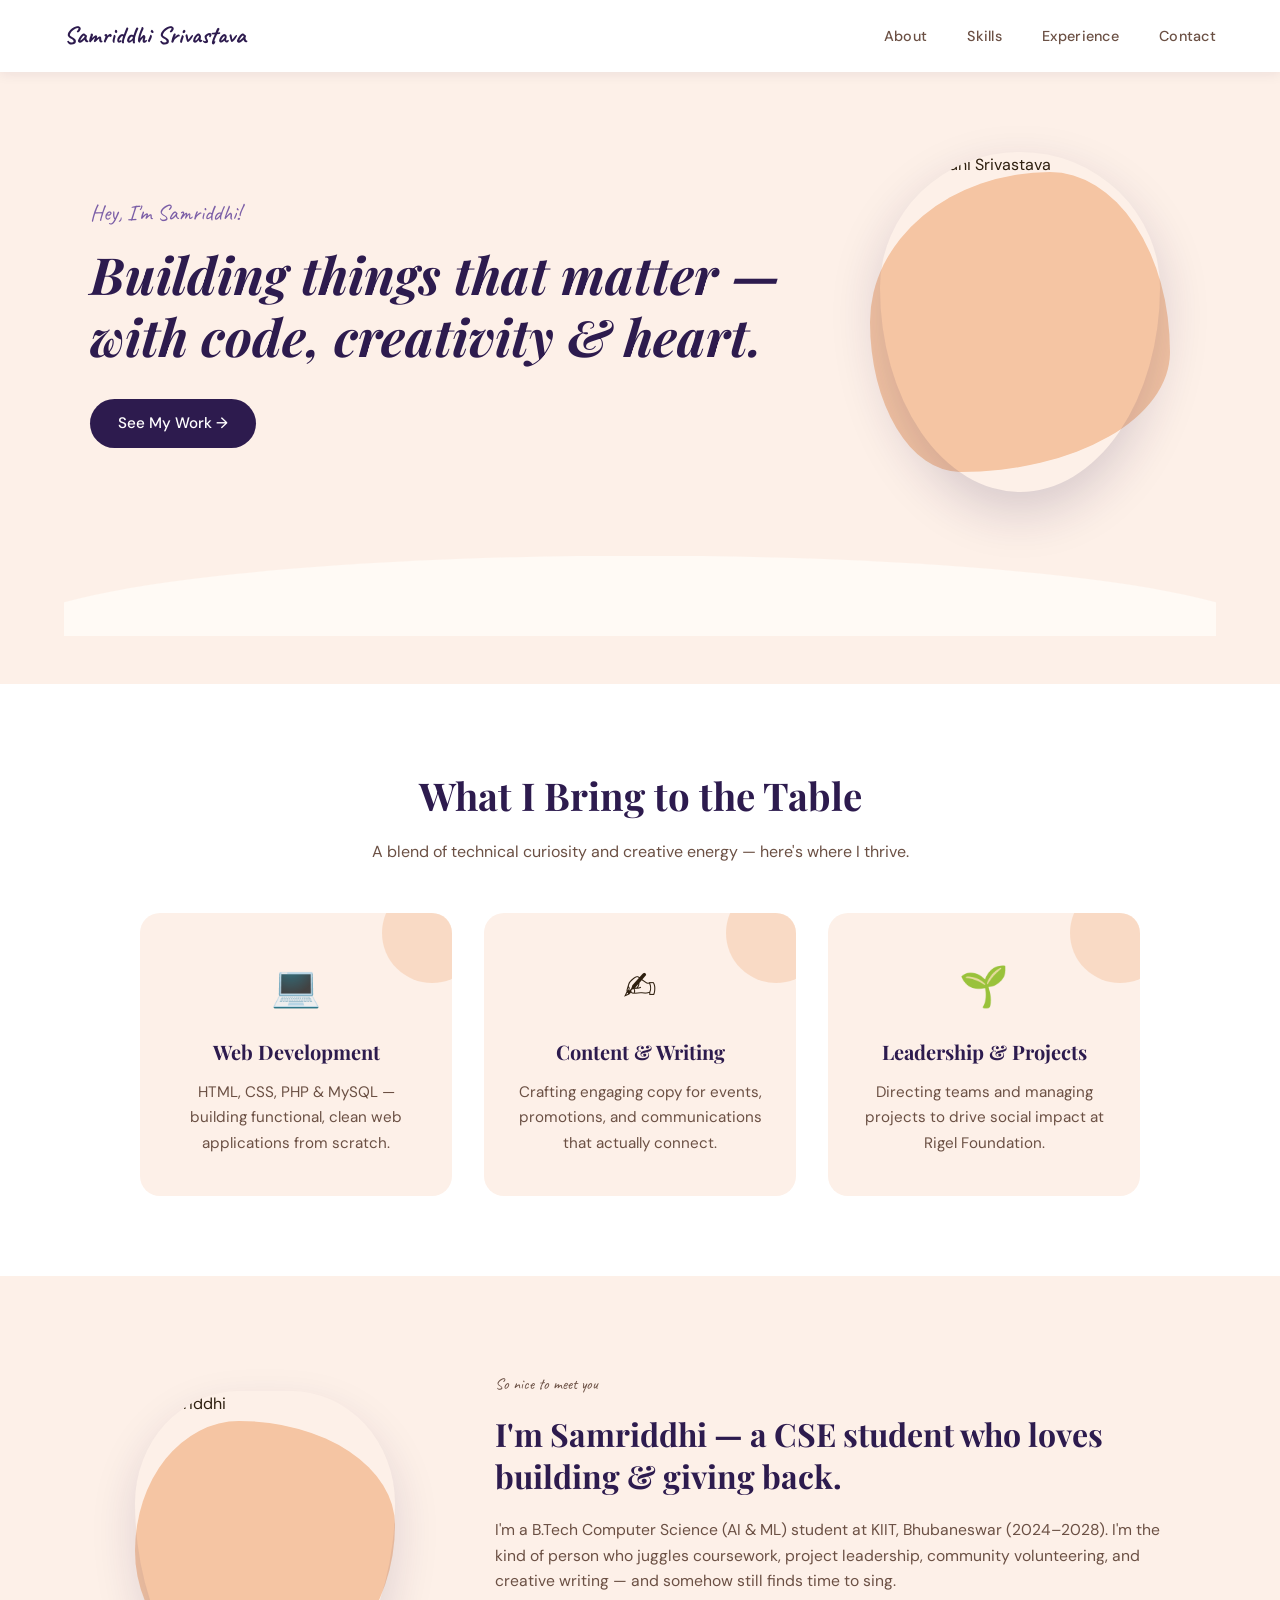
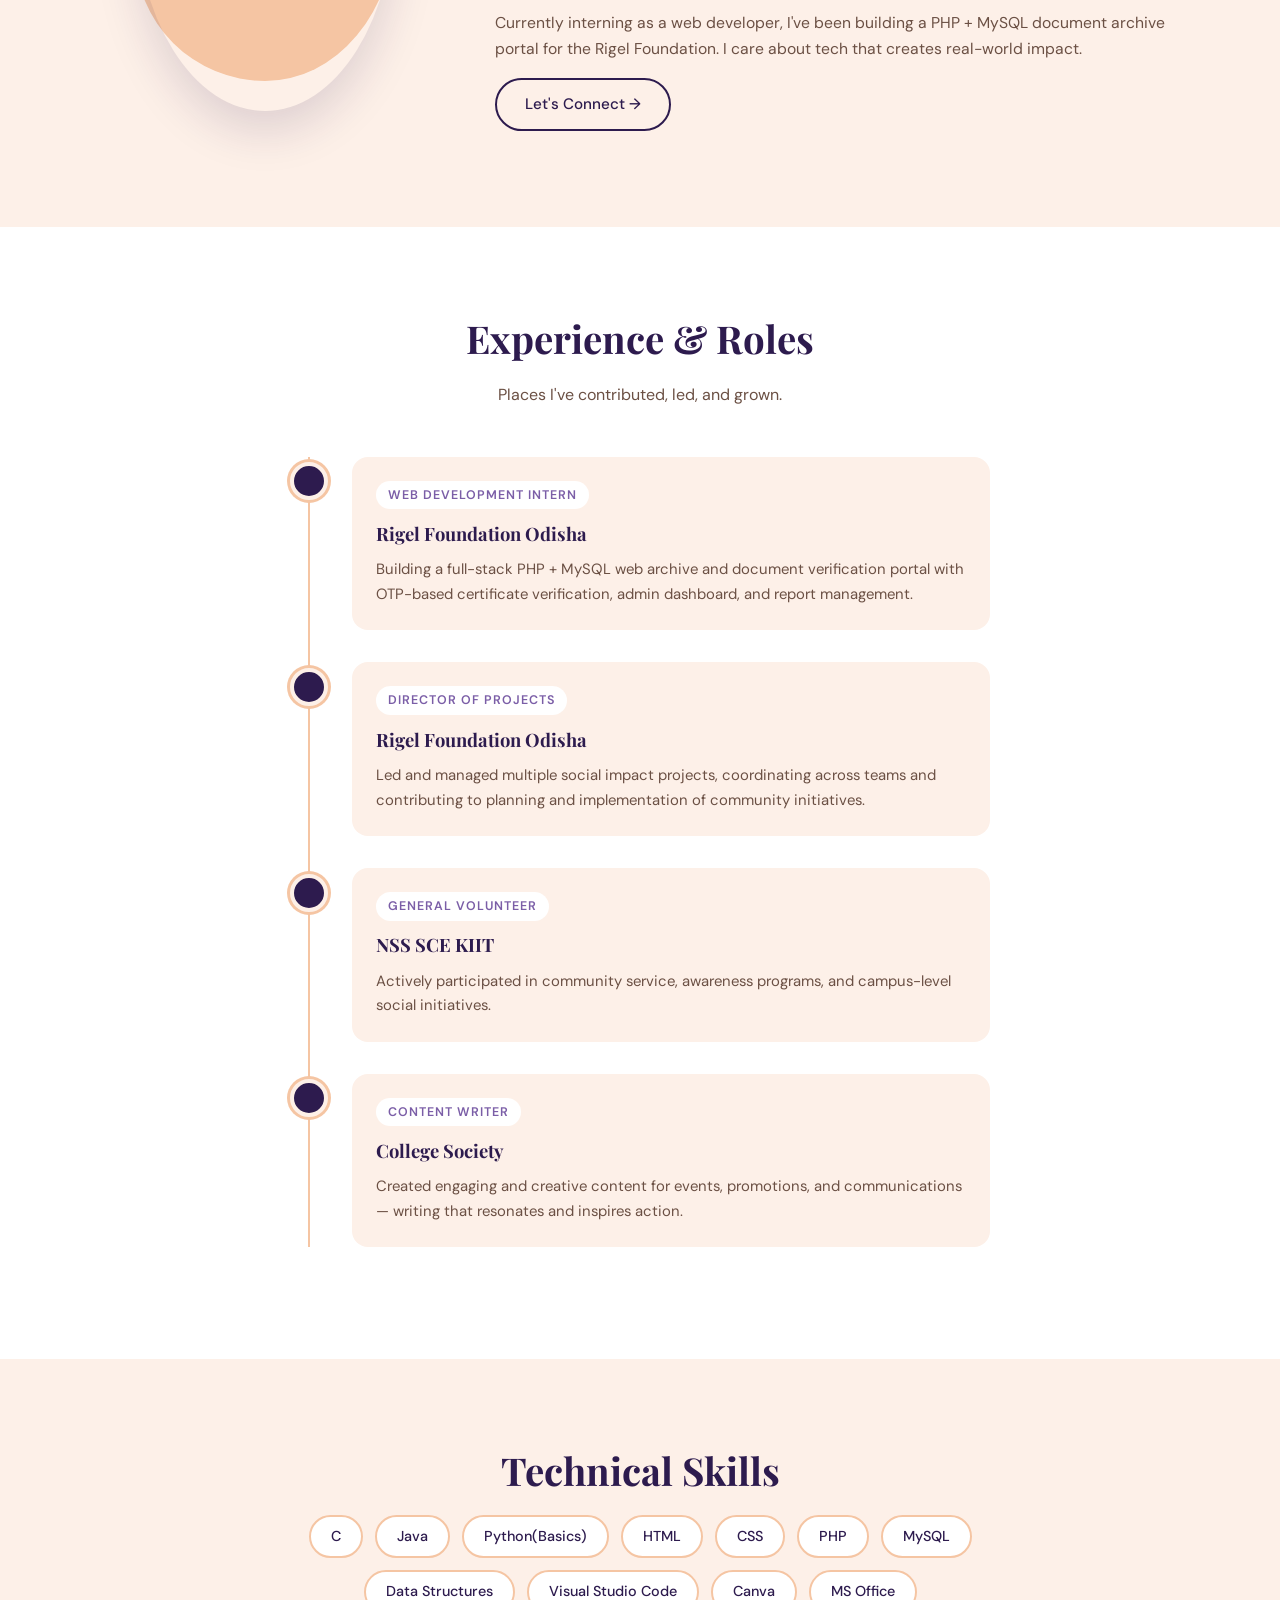
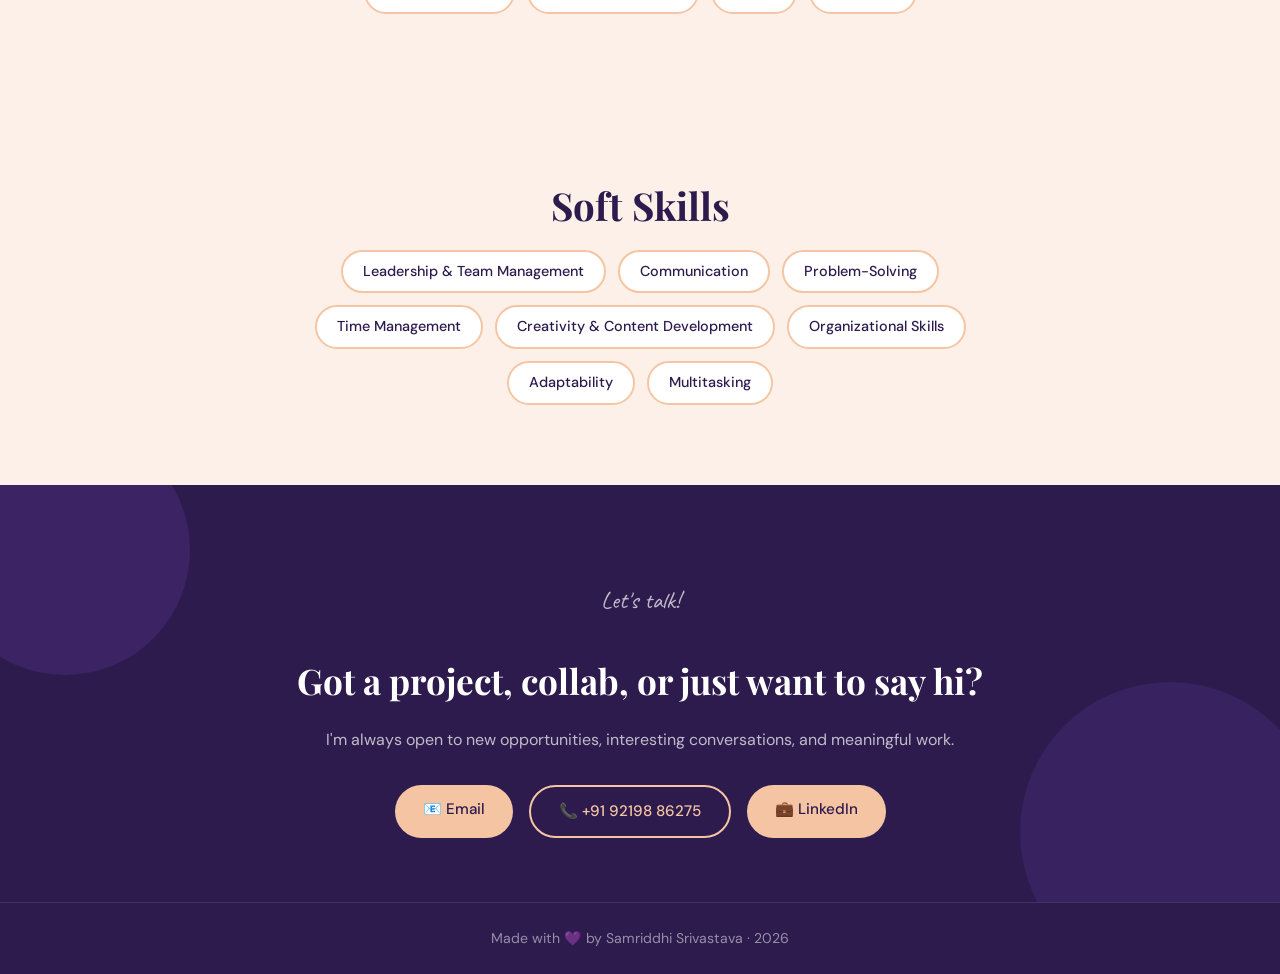
==== public/index.html @ 4c85ff19 "Move files to public folder" ====
<!DOCTYPE html>
<html lang="en">
<head>
  <meta charset="UTF-8" />
  <meta name="viewport" content="width=device-width, initial-scale=1.0" />
  <title>Samriddhi Srivastava — Portfolio</title>
  <link rel="stylesheet" href="style.css" />
  <link href="https://fonts.googleapis.com/css2?family=Playfair+Display:ital,wght@0,400;0,700;1,400&family=DM+Sans:wght@300;400;500&family=Caveat:wght@500;700&display=swap" rel="stylesheet" />
</head>
<body>

  <nav class="nav">
    <div class="nav-logo">Samriddhi Srivastava</div>
    <ul class="nav-links">
      <li><a href="#about">About</a></li>
      <li><a href="#skills">Skills</a></li>
      <li><a href="#work">Experience</a></li>
      <li><a href="#contact">Contact</a></li>
    </ul>
  </nav>

  <section class="hero">
    <div class="hero-wave-top"></div>
    <div class="hero-content">
      <div class="hero-text">
        <p class="hero-eyebrow">Hey, I'm Samriddhi!</p>
        <h1 class="hero-headline">Building things that matter — with code, creativity & heart.</h1>
        <a href="#work" class="btn-primary">See My Work →</a>
      </div>
      <div class="hero-photo-wrap">
        <div class="hero-blob"></div>
        <img src="public/samriddhi.jpg" alt="Samriddhi Srivastava" class="hero-photo" />
      </div>
    </div>
    <div class="hero-wave-bottom"></div>
  </section>

  <section class="services" id="skills">
    <h2 class="section-title">What I Bring to the Table</h2>
    <p class="section-sub">A blend of technical curiosity and creative energy — here's where I thrive.</p>
    <div class="cards">
      <div class="card">
        <div class="card-icon">💻</div>
        <h3>Web Development</h3>
        <p>HTML, CSS, PHP & MySQL — building functional, clean web applications from scratch.</p>
      </div>
      <div class="card">
        <div class="card-icon">✍️</div>
        <h3>Content & Writing</h3>
        <p>Crafting engaging copy for events, promotions, and communications that actually connect.</p>
      </div>
      <div class="card">
        <div class="card-icon">🌱</div>
        <h3>Leadership & Projects</h3>
        <p>Directing teams and managing projects to drive social impact at Rigel Foundation.</p>
      </div>
    </div>
  </section>

  <section class="about" id="about">
    <div class="about-inner">
      <div class="about-img-wrap">
        <img src="public/samriddhi.jpg" alt="Samriddhi" class="about-img" />
        <div class="about-blob-deco"></div>
      </div>
      <div class="about-text">
        <p class="about-eyebrow">So nice to meet you</p>
        <h2>I'm Samriddhi — a CSE student who loves building & giving back.</h2>
        <p>I'm a B.Tech Computer Science (AI & ML) student at KIIT, Bhubaneswar (2024–2028). I'm the kind of person who juggles coursework, project leadership, community volunteering, and creative writing — and somehow still finds time to sing.</p>
        <p>Currently interning as a web developer, I've been building a PHP + MySQL document archive portal for the Rigel Foundation. I care about tech that creates real-world impact.</p>
        <a href="https://mail.google.com/mail/?view=cm&to=samridhi.sri.7@gmail.com" target="_blank" class="btn-secondary">Let's Connect →</a>
      </div>
    </div>
  </section>

  <section class="work" id="work">
    <h2 class="section-title">Experience & Roles</h2>
    <p class="section-sub">Places I've contributed, led, and grown.</p>
    <div class="timeline">

      <div class="tl-item">
        <div class="tl-dot"></div>
        <div class="tl-card">
          <span class="tl-tag">Web Development Intern</span>
          <h3>Rigel Foundation Odisha</h3>
          <p>Building a full-stack PHP + MySQL web archive and document verification portal with OTP-based certificate verification, admin dashboard, and report management.</p>
        </div>
      </div>

      <div class="tl-item">
        <div class="tl-dot"></div>
        <div class="tl-card">
          <span class="tl-tag">Director of Projects</span>
          <h3>Rigel Foundation Odisha</h3>
          <p>Led and managed multiple social impact projects, coordinating across teams and contributing to planning and implementation of community initiatives.</p>
        </div>
      </div>

      <div class="tl-item">
        <div class="tl-dot"></div>
        <div class="tl-card">
          <span class="tl-tag">General Volunteer</span>
          <h3>NSS SCE KIIT</h3>
          <p>Actively participated in community service, awareness programs, and campus-level social initiatives.</p>
        </div>
      </div>

      <div class="tl-item">
        <div class="tl-dot"></div>
        <div class="tl-card">
          <span class="tl-tag">Content Writer</span>
          <h3>College Society</h3>
          <p>Created engaging and creative content for events, promotions, and communications — writing that resonates and inspires action.</p>
        </div>
      </div>

    </div>
  </section>

  <section class="skillgrid">
    <h2 class="section-title">Technical Skills</h2>
    <div class="skill-pills">
      <span class="pill">C</span>
      <span class="pill">Java</span>
      <span class="pill">Python(Basics)</span>
      <span class="pill">HTML</span>
      <span class="pill">CSS</span>
      <span class="pill">PHP</span>
      <span class="pill">MySQL</span>
      <span class="pill">Data Structures</span>
      <span class="pill">Visual Studio Code</span>
      <span class="pill">Canva</span>
      <span class="pill">MS Office</span>
    </div>
  </section>

  <section class="skillgrid">
    <h2 class="section-title">Soft Skills</h2>
    <div class="skill-pills">
      <span class="pill">Leadership & Team Management</span>
      <span class="pill">Communication</span>
      <span class="pill">Problem-Solving</span>
      <span class="pill">Time Management</span>
      <span class="pill">Creativity & Content Development</span>
      <span class="pill">Organizational Skills</span>
      <span class="pill">Adaptability</span>
      <span class="pill">Multitasking</span>
    </div>
  </section>

  <section class="contact" id="contact">
    <div class="contact-inner">
      <p class="contact-eyebrow">Let's talk!</p>
      <h2>Got a project, collab, or just want to say hi?</h2>
      <p>I'm always open to new opportunities, interesting conversations, and meaningful work.</p>
      <div class="contact-links">
        <a href="https://mail.google.com/mail/?view=cm&to=samridhi.sri.7@gmail.com" target="_blank" class="btn-primary">📧 Email</a>
        <a href="tel:+919219886275" class="btn-secondary">📞 +91 92198 86275</a>
        <a href="https://www.linkedin.com/in/samriddhi-srivastava-b7851040a" target="_blank" class="btn-primary">💼 LinkedIn</a>
      </div>
    </div>
  </section>

  <footer class="footer">
    <p>Made with 💜 by Samriddhi Srivastava · 2026</p>
  </footer>

  <script src="script.js"></script>
</body>
</html>
---- public/style.css ----
*, *::before, *::after { box-sizing: border-box; margin: 0; padding: 0; }

:root {
  --peach: #f5c5a3;
  --peach-light: #fdf0e8;
  --peach-mid: #f0b48a;
  --purple: #2d1b4e;
  --purple-mid: #4a2d7a;
  --purple-light: #7b5ea7;
  --cream: #fffaf5;
  --text: #2e1f0f;
  --text-light: #6b5044;
  --white: #ffffff;

  --font-display: 'Playfair Display', Georgia, serif;
  --font-body: 'DM Sans', system-ui, sans-serif;
  --font-hand: 'Caveat', cursive;
}

html { scroll-behavior: smooth; }

body {
  font-family: var(--font-body);
  background: var(--cream);
  color: var(--text);
  line-height: 1.65;
  overflow-x: hidden;
}

img { max-width: 100%; display: block; }
a { text-decoration: none; }

.btn-primary {
  display: inline-block;
  background: var(--purple);
  color: var(--white);
  padding: 0.75rem 1.75rem;
  border-radius: 50px;
  font-family: var(--font-body);
  font-weight: 500;
  font-size: 0.95rem;
  transition: background 0.2s, transform 0.2s;
}
.btn-primary:hover { background: var(--purple-mid); transform: translateY(-2px); }

.btn-secondary {
  display: inline-block;
  background: transparent;
  color: var(--purple);
  padding: 0.75rem 1.75rem;
  border-radius: 50px;
  border: 2px solid var(--purple);
  font-family: var(--font-body);
  font-weight: 500;
  font-size: 0.95rem;
  transition: all 0.2s;
}
.btn-secondary:hover { background: var(--purple); color: var(--white); transform: translateY(-2px); }

.nav {
  position: sticky;
  top: 0;
  z-index: 100;
  display: flex;
  justify-content: space-between;
  align-items: center;
  padding: 1rem 5%;
  background: var(--white);
  box-shadow: 0 2px 12px rgba(45,27,78,0.08);
}
.nav-logo {
  font-family: var(--font-hand);
  font-size: 1.5rem;
  color: var(--purple);
  font-weight: 700;
}
.nav-links {
  list-style: none;
  display: flex;
  gap: 2.5rem;
}
.nav-links a {
  font-size: 0.9rem;
  color: var(--text-light);
  font-weight: 500;
  letter-spacing: 0.02em;
  transition: color 0.2s;
}
.nav-links a:hover { color: var(--purple); }

.hero {
  background: var(--peach-light);
  position: relative;
  padding: 5rem 5% 3rem;
  overflow: hidden;
}

.hero-content {
  display: flex;
  align-items: center;
  gap: 4rem;
  max-width: 1100px;
  margin: 0 auto;
}

.hero-text { flex: 1; }

.hero-eyebrow {
  font-family: var(--font-hand);
  font-size: 1.4rem;
  color: var(--purple-light);
  margin-bottom: 0.75rem;
}

.hero-headline {
  font-family: var(--font-display);
  font-size: clamp(2rem, 4vw, 3.2rem);
  color: var(--purple);
  line-height: 1.2;
  margin-bottom: 2rem;
  font-style: italic;
}

.hero-photo-wrap {
  flex: 0 0 340px;
  position: relative;
  display: flex;
  justify-content: center;
}

.hero-blob {
  position: absolute;
  width: 300px;
  height: 300px;
  background: var(--peach);
  border-radius: 60% 40% 70% 30% / 50% 60% 40% 50%;
  top: 50%;
  left: 50%;
  transform: translate(-50%, -50%);
  z-index: 0;
  animation: blobmorphhero 8s ease-in-out infinite;
}

@keyframes blobmorphhero {
  0%, 100% { border-radius: 60% 40% 70% 30% / 50% 60% 40% 50%; }
  50% { border-radius: 40% 60% 30% 70% / 60% 40% 60% 40%; }
}

.hero-photo {
    width: 280px;
    height: 340px;
    object-fit: cover;
    object-position: center 15%;
    border-radius: 50% 50% 50% 50% / 40% 40% 60% 60%; 
    position: relative;
    z-index: 1;
    box-shadow: 0 20px 50px rgba(45, 27, 78, 0.18);
}

.hero-wave-bottom {
  margin-top: 4rem;
  height: 80px;
  background: var(--cream);
  clip-path: ellipse(55% 100% at 50% 100%);
}

.section-title {
  font-family: var(--font-display);
  font-size: clamp(1.6rem, 3vw, 2.4rem);
  color: var(--purple);
  text-align: center;
  margin-bottom: 0.75rem;
}
.section-sub {
  text-align: center;
  color: var(--text-light);
  font-size: 1rem;
  margin-bottom: 3rem;
  max-width: 540px;
  margin-left: auto;
  margin-right: auto;
}

.services {
  padding: 5rem 5%;
  background: var(--white);
}

.cards {
  display: grid;
  grid-template-columns: repeat(auto-fit, minmax(260px, 1fr));
  gap: 2rem;
  max-width: 1000px;
  margin: 0 auto;
}

.card {
  background: var(--peach-light);
  border-radius: 20px;
  padding: 2.5rem 2rem;
  text-align: center;
  transition: transform 0.25s, box-shadow 0.25s;
  position: relative;
  overflow: hidden;
}

.card::before {
  content: '';
  position: absolute;
  top: -30px; right: -30px;
  width: 100px; height: 100px;
  background: var(--peach);
  border-radius: 50%;
  opacity: 0.5;
}
.card:hover { transform: translateY(-6px); box-shadow: 0 16px 40px rgba(245,197,163,0.5); }

.card-icon { font-size: 2.5rem; margin-bottom: 1rem; }

.card h3 {
  font-family: var(--font-display);
  font-size: 1.25rem;
  color: var(--purple);
  margin-bottom: 0.75rem;
}

.card p { color: var(--text-light); font-size: 0.95rem; }

.about {
  background: var(--peach-light);
  padding: 6rem 5%;
}

.about-inner {
  display: flex;
  align-items: center;
  gap: 5rem;
  max-width: 1050px;
  margin: 0 auto;
}

.about-img-wrap {
  flex: 0 0 300px;
  position: relative;
}

.about-blob-deco {
  position: absolute;
  width: 260px;
  height: 260px;
  background: var(--peach);
  border-radius: 40% 60% 50% 50% / 50% 40% 60% 50%;
  top: 50%;
  left: 50%;
  transform: translate(-50%, -50%);
  z-index: 0;
}

.about-img {
  width: 260px;
  height: 320px;
  object-fit: cover;
  object-position: top;
  border-radius: 40% 40% 50% 50% / 35% 35% 65% 65%;
  position: relative;
  z-index: 1;
  box-shadow: 0 20px 45px rgba(45,27,78,0.15);
  margin: 0 auto;
}

.about-text { flex: 1; }

.about-eyebrow {
  font-family: var(--font-hand);
  font-size: 1.3rem;
  color: var(--purple-light);
  margin-bottom: 0.5rem;
  display: block;
}

.about-text h2 {
  font-family: var(--font-display);
  font-size: clamp(1.4rem, 2.5vw, 2rem);
  color: var(--purple);
  margin-bottom: 1.25rem;
  line-height: 1.3;
}

.about-text p {
  color: var(--text-light);
  margin-bottom: 1rem;
  font-size: 0.98rem;
}

.work {
  padding: 5rem 5%;
  background: var(--white);
}

.timeline {
  max-width: 700px;
  margin: 0 auto;
  position: relative;
}

.timeline::before {
  content: '';
  position: absolute;
  left: 18px;
  top: 0; bottom: 0;
  width: 2px;
  background: var(--peach);
}

.tl-item {
  display: flex;
  gap: 1.5rem;
  margin-bottom: 2rem;
  position: relative;
}

.tl-dot {
  flex: 0 0 38px;
  height: 38px;
  border-radius: 50%;
  background: var(--purple);
  border: 4px solid var(--peach-light);
  box-shadow: 0 0 0 3px var(--peach);
  z-index: 1;
  margin-top: 0.35rem;
}

.tl-card {
  background: var(--peach-light);
  border-radius: 16px;
  padding: 1.5rem;
  flex: 1;
  transition: transform 0.2s;
}
.tl-card:hover { transform: translateX(4px); }

.tl-tag {
  font-size: 0.78rem;
  font-weight: 600;
  letter-spacing: 0.08em;
  text-transform: uppercase;
  color: var(--purple-light);
  background: var(--white);
  padding: 0.25rem 0.75rem;
  border-radius: 20px;
  display: inline-block;
  margin-bottom: 0.6rem;
}

.tl-card h3 {
  font-family: var(--font-display);
  font-size: 1.15rem;
  color: var(--purple);
  margin-bottom: 0.5rem;
}

.tl-card p { color: var(--text-light); font-size: 0.93rem; }

.skillgrid {
  background: var(--peach-light);
  padding: 5rem 5%;
  text-align: center;
}

.skill-pills {
  display: flex;
  flex-wrap: wrap;
  gap: 0.75rem;
  justify-content: center;
  max-width: 700px;
  margin: 0 auto;
}

.pill {
  background: var(--white);
  color: var(--purple);
  border: 2px solid var(--peach);
  border-radius: 50px;
  padding: 0.5rem 1.25rem;
  font-size: 0.9rem;
  font-weight: 500;
  transition: all 0.2s;
}

.pill:hover {
  background: var(--purple);
  color: var(--white);
  border-color: var(--purple);
  transform: translateY(-2px);
}

.contact {
  background: var(--purple);
  padding: 6rem 5% 4rem;
  text-align: center;
  position: relative;
  overflow: hidden;
}

.contact::before {
  content: '';
  position: absolute;
  top: -60px; left: -60px;
  width: 250px; height: 250px;
  background: var(--purple-mid);
  border-radius: 50%;
  opacity: 0.5;
}

.contact::after {
  content: '';
  position: absolute;
  bottom: -80px; right: -40px;
  width: 300px; height: 300px;
  background: var(--purple-mid);
  border-radius: 50%;
  opacity: 0.4;
}

.contact-inner { position: relative; z-index: 1; }

.contact-eyebrow {
  font-family: var(--font-hand);
  font-size: 1.5rem;
  color: var(--peach);
  margin-bottom: 0.5rem;
}

.contact h2 {
  font-family: var(--font-display);
  font-size: clamp(1.5rem, 3vw, 2.2rem);
  color: var(--white);
  margin-bottom: 1rem;
}

.contact p { color: rgba(255,255,255,0.7); margin-bottom: 2rem; }

.contact-links {
  display: flex;
  gap: 1rem;
  justify-content: center;
  flex-wrap: wrap;
}

.contact .btn-primary {
  background: var(--peach);
  color: var(--purple);
}
.contact .btn-primary:hover { background: var(--white); }

.contact .btn-secondary {
  border-color: var(--peach);
  color: var(--peach);
}
.contact .btn-secondary:hover { background: var(--peach); color: var(--purple); }

.footer {
  background: var(--purple);
  padding: 1.5rem;
  text-align: center;
  border-top: 1px solid rgba(255,255,255,0.1);
}

.footer p {
  color: rgba(255,255,255,0.5);
  font-size: 0.88rem;
}

@media (max-width: 768px) {
  .hero-content { flex-direction: column-reverse; gap: 2rem; text-align: center; }
  .hero-photo-wrap { flex: unset; }
  .about-inner { flex-direction: column; gap: 2rem; text-align: center; }
  .about-img-wrap { margin: 0 auto; }
  .nav-links { gap: 1.25rem; }
  .timeline::before { left: 14px; }
  .tl-dot { flex: 0 0 30px; height: 30px; }
}

@media (max-width: 500px) {
  .nav-links { display: none; }
  .hero-photo { width: 220px; height: 270px; }
  .hero-blob { width: 240px; height: 240px; }
}
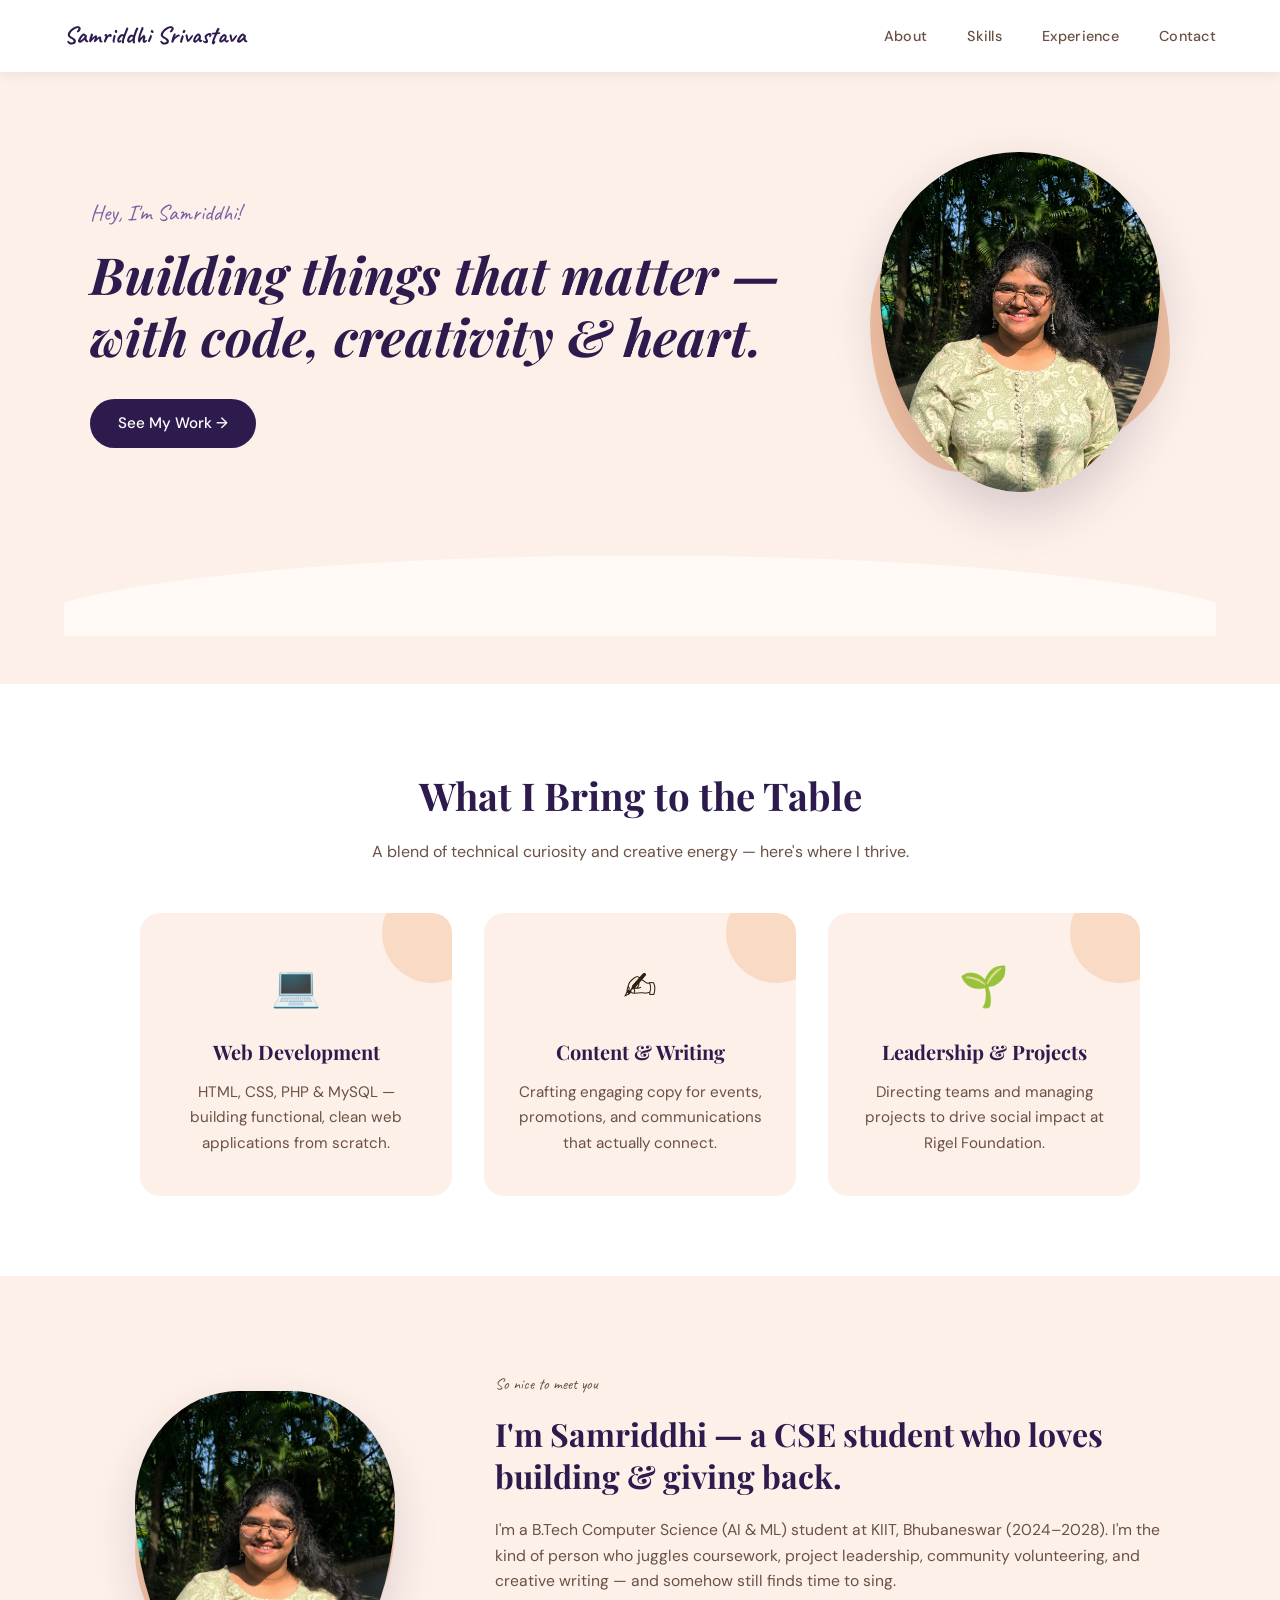
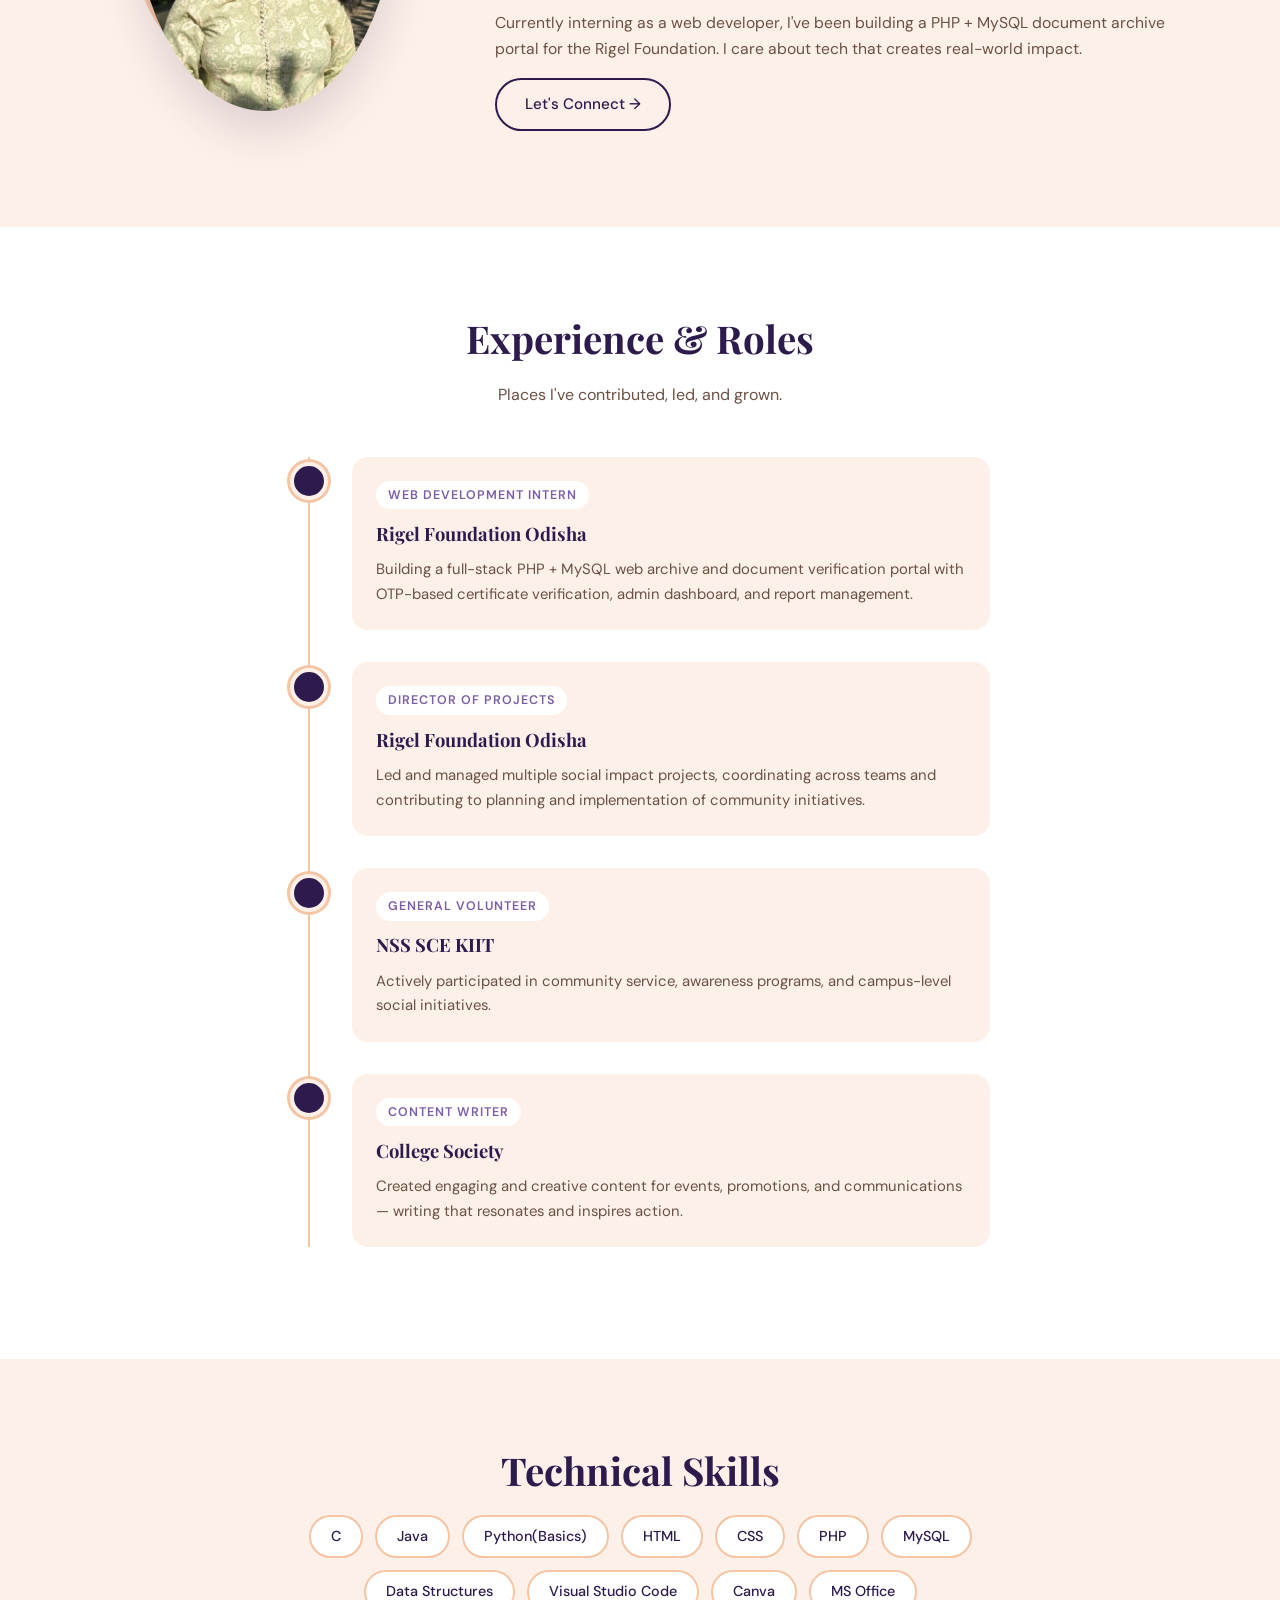
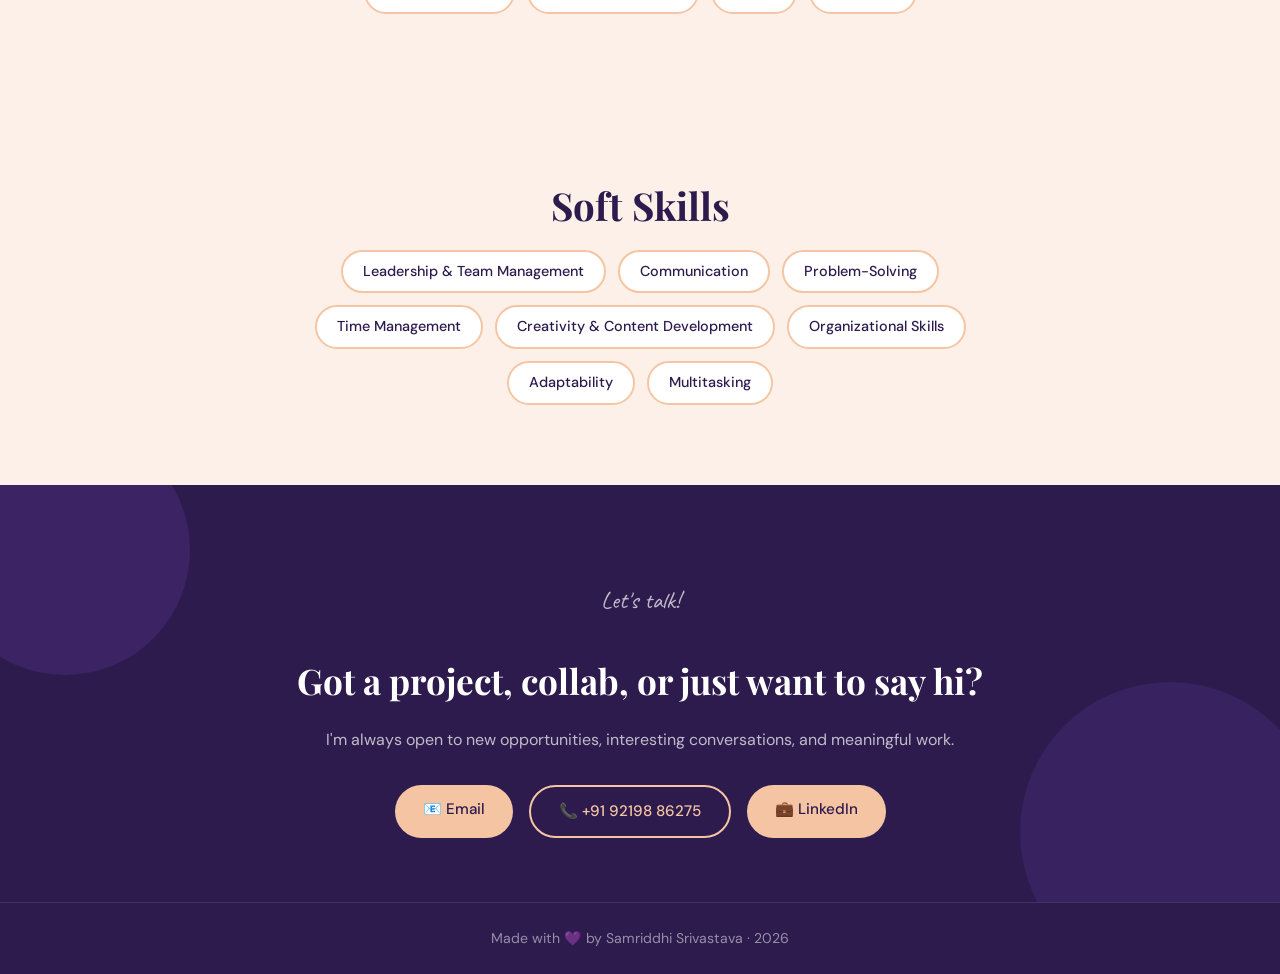
==== commit b31e88c2: "Fix image path" ====
--- a/public/index.html
+++ b/public/index.html
@@ -29,7 +29,7 @@
       </div>
       <div class="hero-photo-wrap">
         <div class="hero-blob"></div>
-        <img src="public/samriddhi.jpg" alt="Samriddhi Srivastava" class="hero-photo" />
+        <img src="samriddhi.jpg" alt="Samriddhi Srivastava" class="hero-photo" />
       </div>
     </div>
     <div class="hero-wave-bottom"></div>
@@ -60,7 +60,7 @@
   <section class="about" id="about">
     <div class="about-inner">
       <div class="about-img-wrap">
-        <img src="public/samriddhi.jpg" alt="Samriddhi" class="about-img" />
+        <img src="samriddhi.jpg" alt="Samriddhi" class="about-img" />
         <div class="about-blob-deco"></div>
       </div>
       <div class="about-text">
